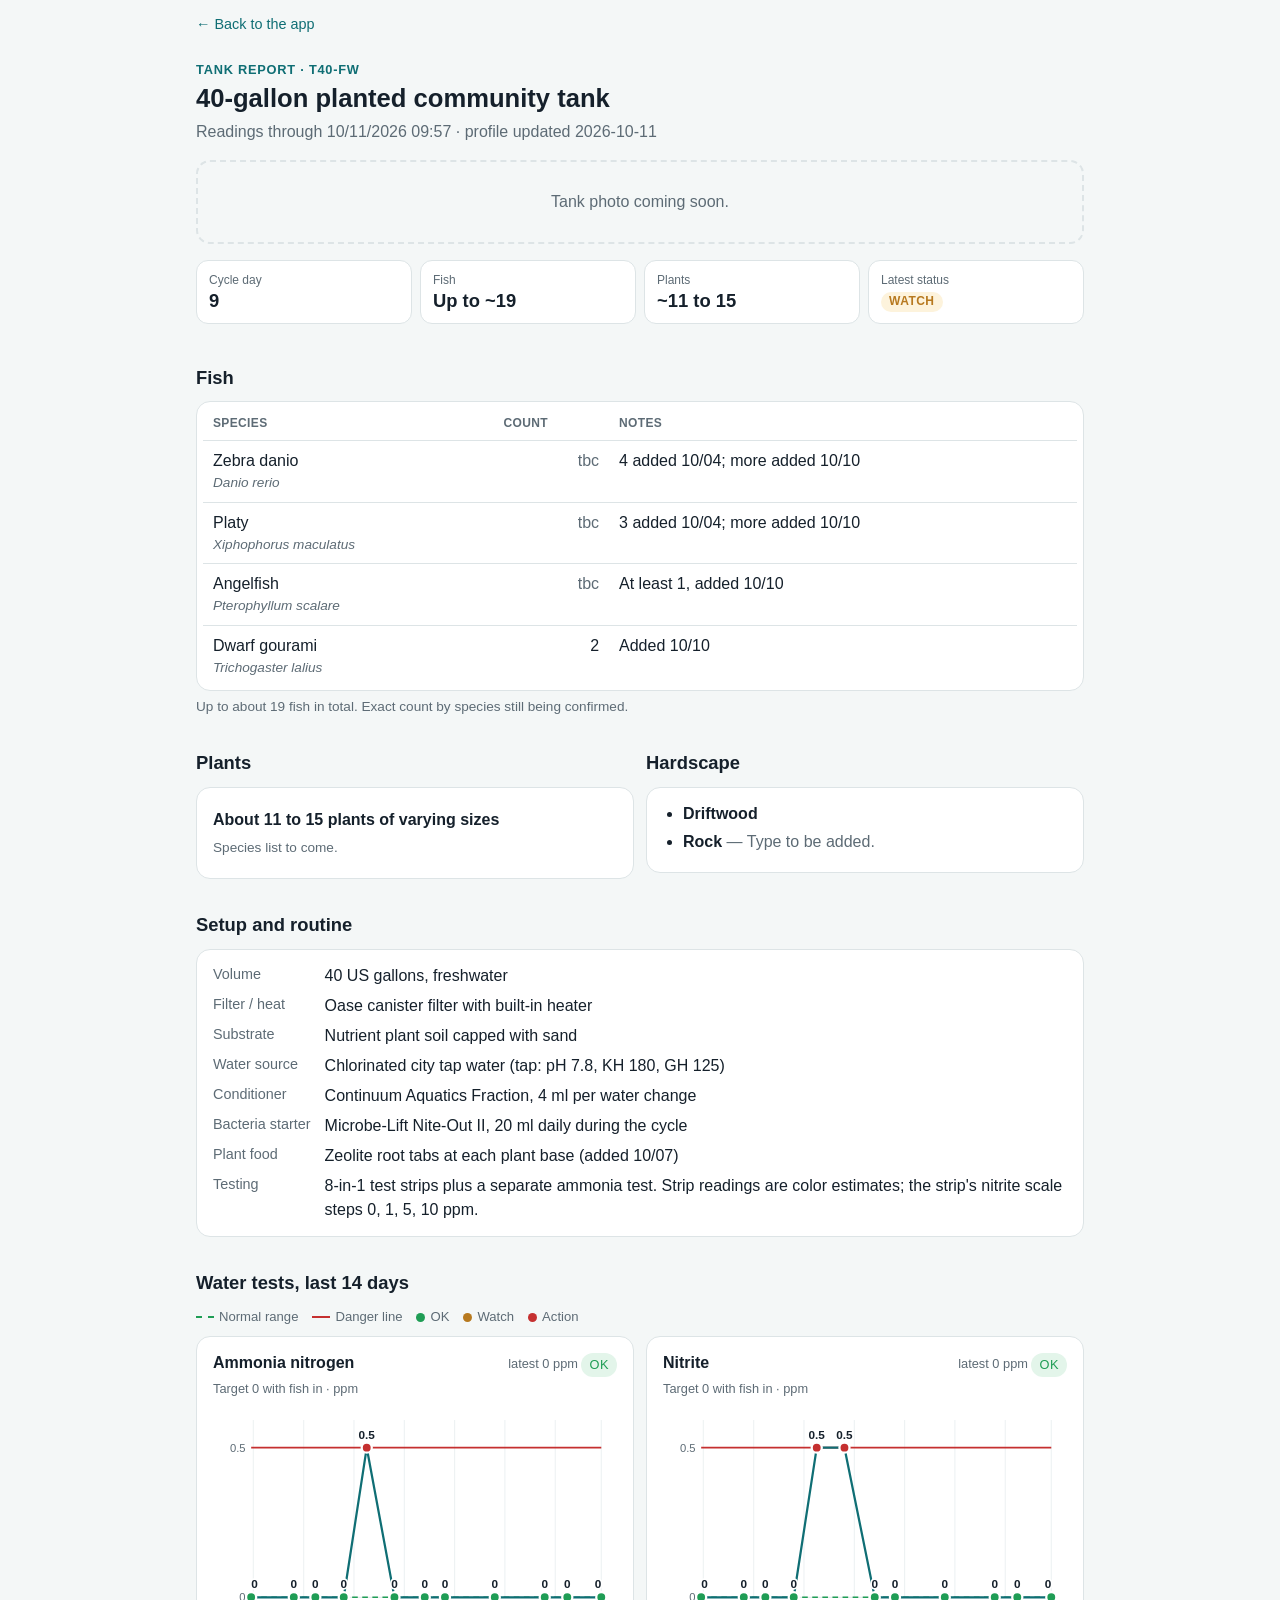
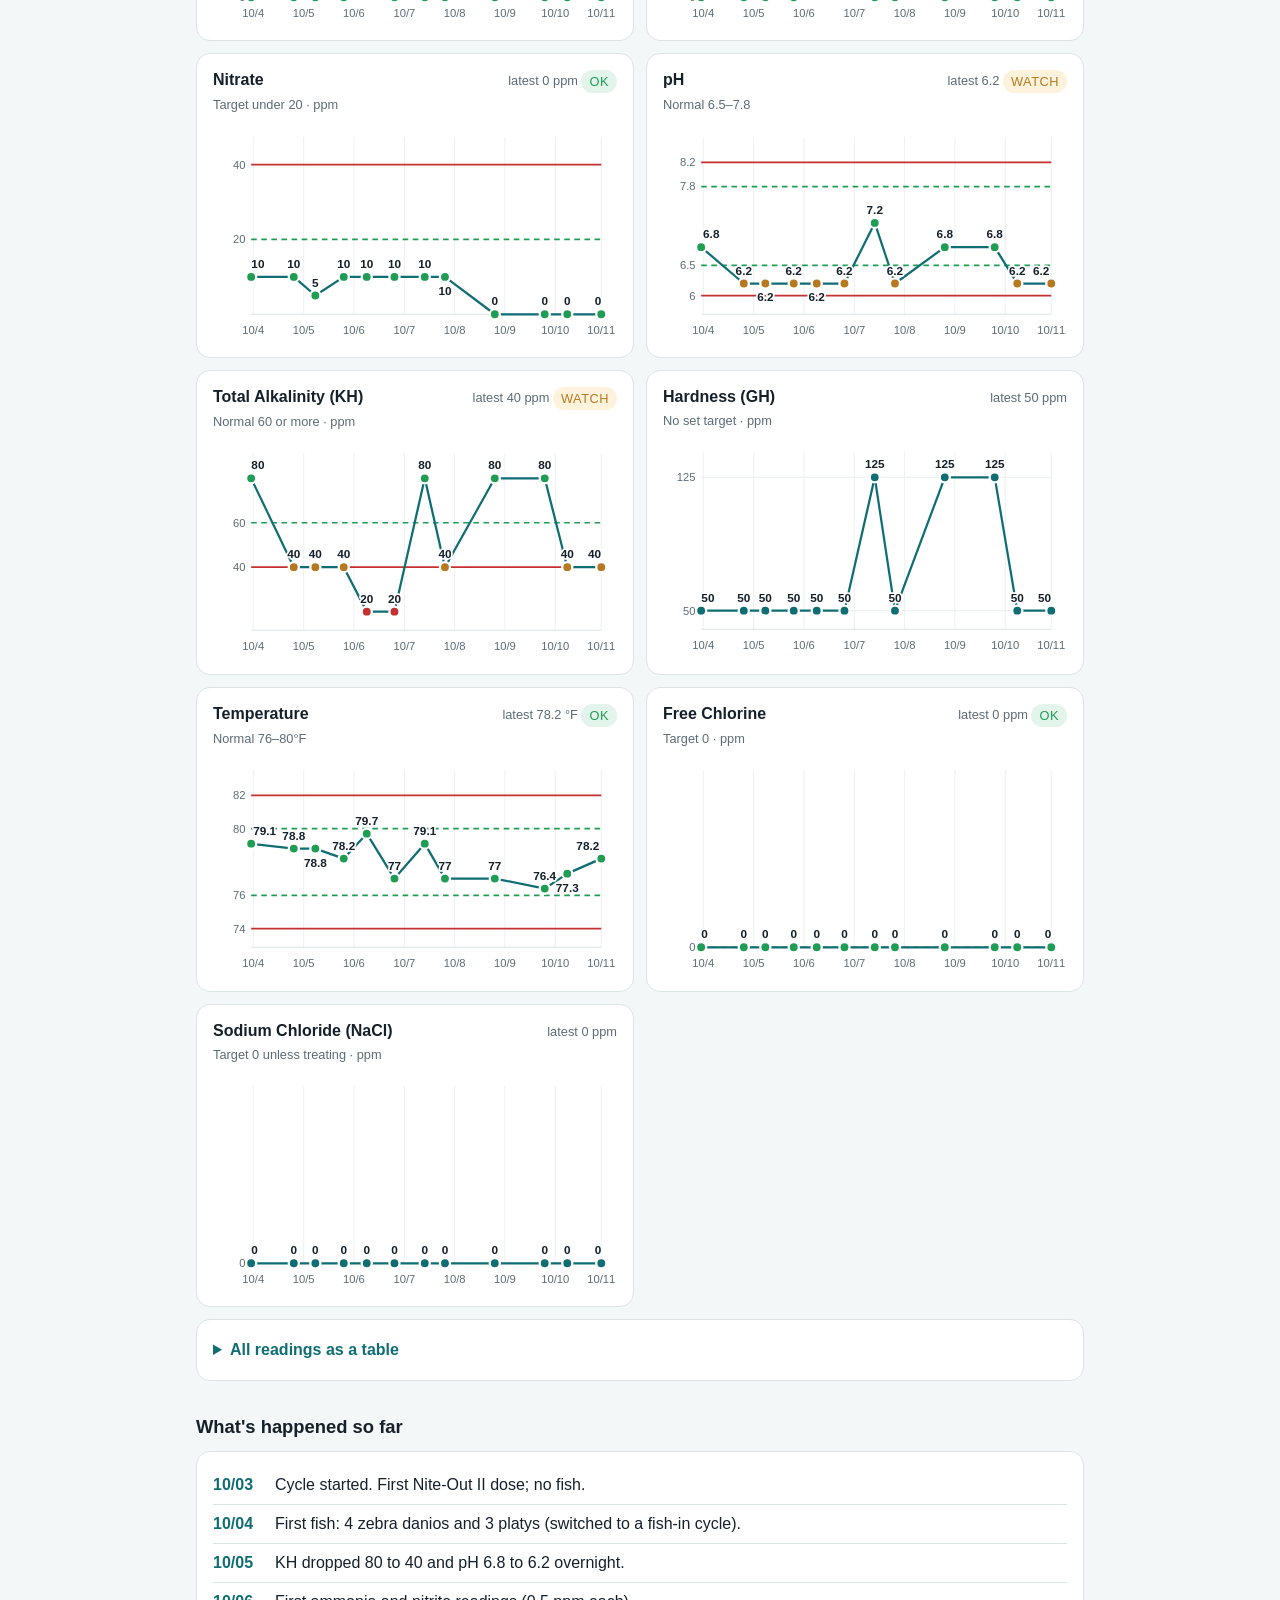
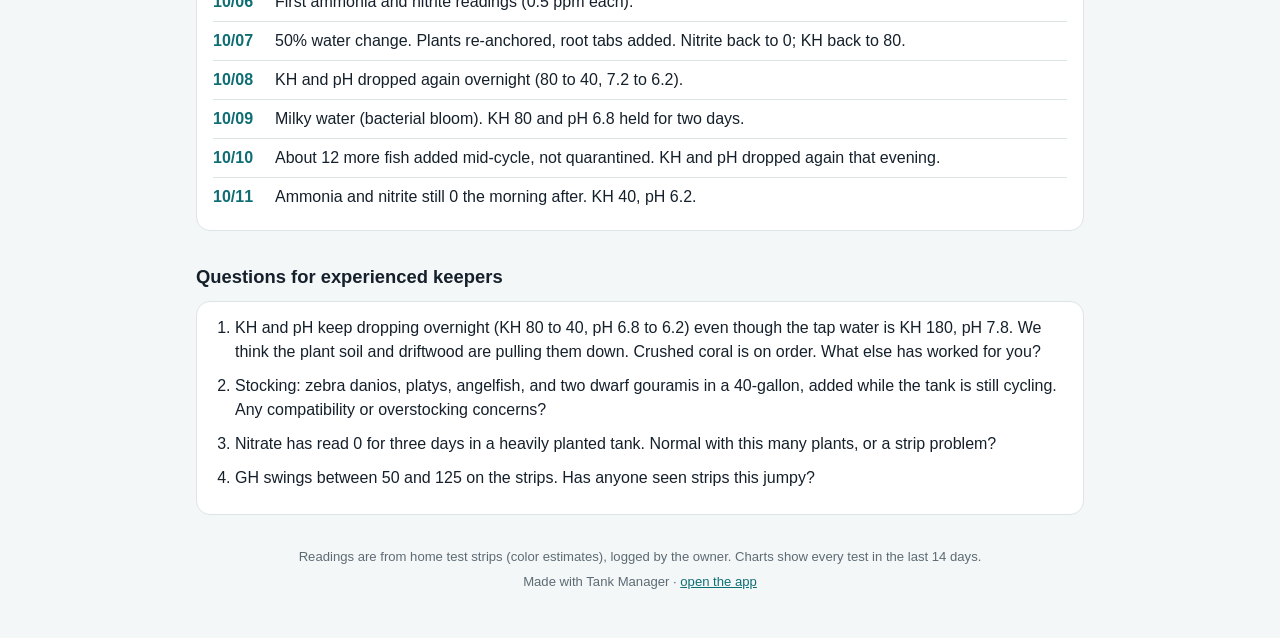
==== report.html @ 4621757e "v1.9: shareable tank report (report.html + tank_profile.json), linked from the app footer Co-Authore" ====
<!doctype html>
<html lang="en">
<head>
  <meta charset="utf-8">
  <meta name="viewport" content="width=device-width, initial-scale=1">
  <title>Tank Report · T40-FW</title>
  <meta name="description" content="40-gallon planted freshwater tank: fish, plants, setup, and the last 14 days of water tests.">
  <meta property="og:type" content="website">
  <meta property="og:title" content="Tank Report · 40-gallon planted community tank">
  <meta property="og:description" content="Fish, plants, setup, and the last 14 days of water tests. Looking for advice!">
  <meta property="og:url" content="https://cartoticus.github.io/Tank-Manager/report.html">
  <meta property="og:image" content="https://cartoticus.github.io/Tank-Manager/tank_photo.jpg">
  <meta name="theme-color" content="#0f6e74">
  <link rel="icon" href="icon.svg" type="image/svg+xml">
  <style>
    :root {
      --bg: #f4f7f7; --card: #ffffff; --text: #15202b; --muted: #5d6b75; --line: #dde4e6;
      --brand: #0f6e74; --ok: #1f9d55; --ok-bg: #e3f5ea; --watch: #b7791f; --watch-bg: #fdf3dc;
      --action: #c53030; --action-bg: #fde4e4; --series: #0f6e74; --grid: #eef2f3;
    }
    @media (prefers-color-scheme: dark) {
      :root:not([data-theme="light"]) {
        --bg: #0d1418; --card: #162127; --text: #e6edf0; --muted: #93a3ad; --line: #2a3840;
        --brand: #4fc3c9; --ok: #48bb78; --ok-bg: #173325; --watch: #ecc94b; --watch-bg: #3a3014;
        --action: #fc8181; --action-bg: #3d1c1c; --series: #4fc3c9; --grid: #1d2a31;
      }
    }
    :root[data-theme="dark"] {
      --bg: #0d1418; --card: #162127; --text: #e6edf0; --muted: #93a3ad; --line: #2a3840;
      --brand: #4fc3c9; --ok: #48bb78; --ok-bg: #173325; --watch: #ecc94b; --watch-bg: #3a3014;
      --action: #fc8181; --action-bg: #3d1c1c; --series: #4fc3c9; --grid: #1d2a31;
    }
    * { box-sizing: border-box; }
    html, body { margin: 0; }
    body { background: var(--bg); color: var(--text); font: 16px/1.5 -apple-system, BlinkMacSystemFont, "Segoe UI", Roboto, sans-serif; }
    .wrap { max-width: 920px; margin: 0 auto; padding: 0 16px 40px; }
    header.hero { padding: 24px 0 8px; }
    .eyebrow { font-size: .8rem; letter-spacing: .06em; text-transform: uppercase; color: var(--brand); font-weight: 700; }
    h1 { font-size: 1.6rem; line-height: 1.2; margin: 4px 0 6px; }
    h2 { font-size: 1.15rem; margin: 32px 0 10px; }
    p { margin: 6px 0; }
    .muted { color: var(--muted); }
    .small { font-size: .85rem; }
    .card { background: var(--card); border: 1px solid var(--line); border-radius: 14px; padding: 14px 16px; }
    .photo { margin: 16px 0 0; }
    .photo img { width: 100%; height: auto; display: block; border-radius: 14px; border: 1px solid var(--line); }
    .photo figcaption { font-size: .85rem; color: var(--muted); margin-top: 6px; }
    .photo-missing { border: 2px dashed var(--line); border-radius: 14px; padding: 28px 16px; text-align: center; color: var(--muted); margin-top: 16px; }

    .stats { display: grid; grid-template-columns: repeat(4, 1fr); gap: 8px; margin-top: 16px; }
    .stat { background: var(--card); border: 1px solid var(--line); border-radius: 12px; padding: 10px 12px; }
    .stat .k { font-size: .75rem; color: var(--muted); }
    .stat .v { font-size: 1.15rem; font-weight: 700; line-height: 1.3; }
    @media (max-width: 560px) { .stats { grid-template-columns: repeat(2, 1fr); } }

    .badge { display: inline-block; font-weight: 700; font-size: .75rem; letter-spacing: .04em; padding: 2px 8px; border-radius: 999px; vertical-align: middle; }
    .badge.OK { background: var(--ok-bg); color: var(--ok); }
    .badge.WATCH { background: var(--watch-bg); color: var(--watch); }
    .badge.ACTION { background: var(--action-bg); color: var(--action); }

    table { width: 100%; border-collapse: collapse; }
    th, td { text-align: left; padding: 8px 10px; border-bottom: 1px solid var(--line); vertical-align: top; }
    th { font-size: .75rem; text-transform: uppercase; letter-spacing: .03em; color: var(--muted); font-weight: 600; }
    tr:last-child td { border-bottom: 0; }
    td.num { text-align: right; font-variant-numeric: tabular-nums; white-space: nowrap; }
    .latin { font-style: italic; color: var(--muted); font-size: .85rem; }
    .tbl { padding: 4px 6px; overflow-x: auto; }
    dl.kv { display: grid; grid-template-columns: max-content 1fr; gap: 6px 14px; margin: 0; }
    dl.kv dt { color: var(--muted); font-size: .9rem; }
    dl.kv dd { margin: 0; }
    @media (max-width: 480px) { dl.kv { grid-template-columns: 1fr; gap: 0; } dl.kv dd { margin-bottom: 8px; } }
    .two { display: grid; grid-template-columns: 1fr 1fr; gap: 12px; }
    @media (max-width: 640px) { .two { grid-template-columns: 1fr; } }
    ul.plain { margin: 0; padding-left: 20px; }
    ul.plain li { margin-bottom: 4px; }
    .tl { list-style: none; margin: 0; padding: 0; }
    .tl li { display: grid; grid-template-columns: 52px 1fr; gap: 10px; padding: 7px 0; border-bottom: 1px solid var(--line); }
    .tl li:last-child { border-bottom: 0; }
    .tl b { font-variant-numeric: tabular-nums; color: var(--brand); }

    .charts { display: grid; grid-template-columns: 1fr 1fr; gap: 12px; }
    @media (max-width: 700px) { .charts { grid-template-columns: 1fr; } }
    .chart h3 { font-size: 1rem; margin: 0; display: flex; justify-content: space-between; align-items: baseline; gap: 8px; }
    .chart h3 span { font-size: .8rem; color: var(--muted); font-weight: 400; }
    .chart .range { font-size: .8rem; color: var(--muted); margin: 2px 0 4px; }
    .chart svg { width: 100%; height: auto; display: block; }
    .chart svg text { font-family: inherit; }
    .chart .ax { fill: var(--muted); font-size: 10px; }
    .chart .lbl { fill: var(--text); font-size: 10.5px; font-weight: 600; paint-order: stroke; stroke: var(--card); stroke-width: 3px; stroke-linejoin: round; }
    .legend { display: flex; flex-wrap: wrap; gap: 14px; font-size: .82rem; color: var(--muted); margin: 0 0 10px; }
    .legend i { display: inline-block; vertical-align: middle; margin-right: 5px; }
    .legend .ln { width: 18px; height: 0; border-top: 2px dashed var(--ok); }
    .legend .ln.d { border-top: 2px solid var(--action); }
    .legend .dt { width: 9px; height: 9px; border-radius: 50%; }
    ol.q { margin: 0; padding-left: 22px; }
    ol.q li { margin-bottom: 10px; }
    details.raw summary { cursor: pointer; font-weight: 600; color: var(--brand); padding: 4px 0; }
    .raw table { font-size: .82rem; }
    .raw th, .raw td { padding: 6px 7px; }
    footer { margin-top: 32px; font-size: .82rem; color: var(--muted); text-align: center; }
    footer a, .back { color: var(--brand); }
    .back { font-size: .9rem; text-decoration: none; display: inline-block; padding-top: 14px; }
    .err { background: var(--action-bg); border-color: var(--action); }
    @media print {
      body { background: #fff; }
      .back, details.raw summary { display: none; }
      .card, .stat { break-inside: avoid; }
    }
  </style>
</head>
<body>
<div class="wrap">
  <a class="back" href="./">← Back to the app</a>
  <header class="hero">
    <div class="eyebrow" id="eyebrow">Tank report</div>
    <h1 id="title">40-gallon planted community tank</h1>
    <p class="muted" id="sub">Loading…</p>
    <figure class="photo" id="photo" hidden>
      <img id="photoImg" alt="Photo of the tank">
      <figcaption id="photoCap"></figcaption>
    </figure>
    <div class="photo-missing" id="photoMissing" hidden>Tank photo coming soon.</div>
    <div class="stats" id="stats"></div>
  </header>

  <div id="errors"></div>

  <h2>Fish</h2>
  <div class="card tbl"><table id="fishTable"></table></div>
  <p class="small muted" id="fishNote"></p>

  <div class="two" style="margin-top:20px">
    <section>
      <h2 style="margin-top:12px">Plants</h2>
      <div class="card" id="plants"></div>
    </section>
    <section>
      <h2 style="margin-top:12px">Hardscape</h2>
      <div class="card" id="hardscape"></div>
    </section>
  </div>

  <h2>Setup and routine</h2>
  <div class="card"><dl class="kv" id="setup"></dl></div>

  <h2>Water tests, last 14 days</h2>
  <div class="legend">
    <span><i class="ln"></i>Normal range</span>
    <span><i class="ln d"></i>Danger line</span>
    <span><i class="dt" style="background:var(--ok)"></i>OK</span>
    <span><i class="dt" style="background:var(--watch)"></i>Watch</span>
    <span><i class="dt" style="background:var(--action)"></i>Action</span>
  </div>
  <div class="charts" id="charts"></div>
  <details class="raw card" style="margin-top:12px">
    <summary>All readings as a table</summary>
    <div class="tbl" id="rawTable"></div>
  </details>

  <h2>What's happened so far</h2>
  <div class="card"><ol class="tl" id="timeline"></ol></div>

  <h2>Questions for experienced keepers</h2>
  <div class="card"><ol class="q" id="questions"></ol></div>

  <footer>
    <p id="foot"></p>
    <p>Made with Tank Manager · <a href="./">open the app</a></p>
  </footer>
</div>

<script>
'use strict';
const DAYS = 14;

/* Same thresholds as the app (freshwater, fish present). */
const PARAMS = [
  { key: 'ammonia_ppm', label: 'Ammonia nitrogen', unit: 'ppm', okHigh: 0, dangerHigh: 0.5 },
  { key: 'nitrite_ppm', label: 'Nitrite', unit: 'ppm', okHigh: 0, dangerHigh: 0.5 },
  { key: 'nitrate_ppm', label: 'Nitrate', unit: 'ppm', okHigh: 20, dangerHigh: 40 },
  { key: 'ph', label: 'pH', unit: '', okLow: 6.5, okHigh: 7.8, dangerLow: 6.0, dangerHigh: 8.2 },
  { key: 'kh_ppm', label: 'Total Alkalinity (KH)', unit: 'ppm', okLow: 60, dangerLow: 40 },
  { key: 'gh_ppm', label: 'Hardness (GH)', unit: 'ppm' },
  { key: 'temp_f', label: 'Temperature', unit: '°F', okLow: 76, okHigh: 80, dangerLow: 74, dangerHigh: 82 },
  { key: 'free_chlorine_ppm', label: 'Free Chlorine', unit: 'ppm', okHigh: 0 },
  { key: 'nacl_ppm', label: 'Sodium Chloride (NaCl)', unit: 'ppm' }
];
const RANGE_TEXT = {
  ammonia_ppm: 'Target 0 with fish in', nitrite_ppm: 'Target 0 with fish in', nitrate_ppm: 'Target under 20',
  ph: 'Normal 6.5–7.8', kh_ppm: 'Normal 60 or more', gh_ppm: 'No set target', temp_f: 'Normal 76–80°F',
  free_chlorine_ppm: 'Target 0', nacl_ppm: 'Target 0 unless treating'
};

function status(key, v) {
  if (v == null) return null;
  switch (key) {
    case 'temp_f': return (v < 74 || v > 82) ? 'ACTION' : (v < 76 || v > 80) ? 'WATCH' : 'OK';
    case 'ph': return (v < 6.0 || v > 8.2) ? 'ACTION' : (v < 6.5 || v > 7.8) ? 'WATCH' : 'OK';
    case 'ammonia_ppm': case 'nitrite_ppm': return v >= 0.5 ? 'ACTION' : v > 0 ? 'WATCH' : 'OK';
    case 'nitrate_ppm': return v > 40 ? 'ACTION' : v >= 20 ? 'WATCH' : 'OK';
    case 'kh_ppm': return v < 40 ? 'ACTION' : v < 60 ? 'WATCH' : 'OK';
    case 'free_chlorine_ppm': return v > 0 ? 'ACTION' : 'OK';
    default: return null;
  }
}
const STATUS_COLOR = { OK: 'var(--ok)', WATCH: 'var(--watch)', ACTION: 'var(--action)' };

function esc(s) {
  return String(s ?? '').replace(/[&<>"']/g, c => ({ '&': '&amp;', '<': '&lt;', '>': '&gt;', '"': '&quot;', "'": '&#39;' }[c]));
}
function num(v) { if (v === '' || v == null) return null; const n = Number(v); return Number.isFinite(n) ? n : null; }
function fmt(v) { return v == null ? '–' : Math.abs(v) >= 100 ? String(Math.round(v)) : String(+v.toFixed(2)); }
function md(date) { const [, m, d] = date.split('-'); return `${+m}/${+d}`; }

function parseCSV(text) {
  const rows = []; let row = [], field = '', q = false;
  text = String(text).replace(/^﻿/, '');
  for (let i = 0; i < text.length; i++) {
    const c = text[i];
    if (q) { if (c === '"') { if (text[i + 1] === '"') { field += '"'; i++; } else q = false; } else field += c; }
    else if (c === '"') q = true;
    else if (c === ',') { row.push(field); field = ''; }
    else if (c === '\n' || c === '\r') {
      if (c === '\r' && text[i + 1] === '\n') i++;
      row.push(field); field = ''; if (row.some(x => x !== '')) rows.push(row); row = [];
    } else field += c;
  }
  row.push(field); if (row.some(x => x !== '')) rows.push(row);
  const head = rows.shift().map(h => h.trim());
  return rows.map(r => {
    const o = {}; head.forEach((h, i) => { o[h] = (r[i] ?? '').trim(); });
    o._ts = new Date(`${o.date}T${o.time || '00:00'}`).getTime();
    return o;
  }).filter(o => !isNaN(o._ts)).sort((a, b) => a._ts - b._ts);
}

/* Line chart with every reading labeled. One series per chart; one y-axis. */
function chart(p, pts, t0, t1) {
  const W = 360, H = 200, L = 34, R = 14, T = 22, B = 26;
  const vals = pts.map(d => d.v);
  const ok = [p.okLow, p.okHigh].filter(x => x != null);
  const danger = [p.dangerLow, p.dangerHigh].filter(x => x != null);
  let lo = Math.min(...vals, ...ok, ...danger), hi = Math.max(...vals, ...ok, ...danger);
  if (hi === lo) { hi += 1; lo = Math.max(0, lo - 1); }
  const pad = (hi - lo) * 0.14; hi += pad; lo = lo >= 0 && lo - pad < 0 ? 0 : lo - pad;
  const x = t => L + (t - t0) / Math.max(1, t1 - t0) * (W - L - R);
  const y = v => T + (hi - v) / (hi - lo) * (H - T - B);

  let s = `<svg viewBox="0 0 ${W} ${H}" role="img" aria-label="${esc(p.label)}, last ${DAYS} days">`;
  // day ticks
  const day0 = new Date(t0); day0.setHours(0, 0, 0, 0);
  const spanDays = Math.ceil((t1 - day0.getTime()) / 86400000);
  const step = spanDays > 8 ? 2 : 1;
  for (let i = 0; i <= spanDays; i += step) {
    const d = new Date(day0); d.setDate(d.getDate() + i); const t = d.getTime() + 12 * 3600000;
    if (t < t0 - 12 * 3600000 || t > t1 + 12 * 3600000) continue;
    const xx = Math.min(W - R, Math.max(L, x(t))).toFixed(1);
    s += `<line x1="${xx}" y1="${T - 6}" x2="${xx}" y2="${H - B}" stroke="var(--grid)"/>`;
    s += `<text class="ax" x="${xx}" y="${H - 8}" text-anchor="middle">${d.getMonth() + 1}/${d.getDate()}</text>`;
  }
  s += `<line x1="${L}" y1="${H - B}" x2="${W - R}" y2="${H - B}" stroke="var(--line)"/>`;
  const hline = (v, color, dash) => {
    const yy = y(v).toFixed(1);
    s += `<line x1="${L}" y1="${yy}" x2="${W - R}" y2="${yy}" stroke="${color}" stroke-width="1.5" ${dash ? `stroke-dasharray="${dash}"` : ''}/>`;
    s += `<text class="ax" x="${L - 5}" y="${(+yy + 3.5).toFixed(1)}" text-anchor="end">${fmt(v)}</text>`;
  };
  ok.forEach(v => hline(v, 'var(--ok)', '5 4'));
  danger.forEach(v => hline(v, 'var(--action)', ''));
  if (!ok.length && !danger.length) {
    [...new Set([Math.min(...vals), Math.max(...vals)])].forEach(v => {
      const yy = y(v).toFixed(1);
      s += `<line x1="${L}" y1="${yy}" x2="${W - R}" y2="${yy}" stroke="var(--grid)"/>`;
      s += `<text class="ax" x="${L - 5}" y="${(+yy + 3.5).toFixed(1)}" text-anchor="end">${fmt(v)}</text>`;
    });
  }
  if (pts.length > 1) {
    s += `<polyline points="${pts.map(d => `${x(d.t).toFixed(1)},${y(d.v).toFixed(1)}`).join(' ')}" fill="none" stroke="var(--series)" stroke-width="2" stroke-linejoin="round"/>`;
  }
  // labels: above by default; flip below when the previous label would collide
  let prev = null;
  pts.forEach((d, i) => {
    const cx = x(d.t), cy = y(d.v);
    const txt = fmt(d.v), w = txt.length * 6 + 4;
    let above = true;
    const next = pts[i + 1];
    if (prev && prev.above && Math.abs(cx - prev.cx) < (w + prev.w) / 2 + 2 && Math.abs(cy - prev.cy) < 14) above = false;
    else if (next && d.v < next.v && cy - 12 < T) above = false;
    if (cy - 12 < 8) above = false;
    if (!above && cy + 18 > H - B + 4 && cy - 12 >= 8) above = true;
    let lx = Math.min(W - R - w / 2 + 2, Math.max(L + w / 2 - 2, cx));
    const ly = above ? cy - 8 : cy + 16;
    prev = { cx, cy, w, above };
    const st = status(p.key, d.v);
    const col = st ? STATUS_COLOR[st] : 'var(--series)';
    s += `<circle cx="${cx.toFixed(1)}" cy="${cy.toFixed(1)}" r="4.5" fill="${col}" stroke="var(--card)" stroke-width="2"><title>${esc(d.when)}: ${txt} ${esc(p.unit)}</title></circle>`;
    s += `<text class="lbl" x="${lx.toFixed(1)}" y="${ly.toFixed(1)}" text-anchor="middle">${txt}</text>`;
  });
  return s + '</svg>';
}

async function getText(url) {
  const res = await fetch(url, { cache: 'no-store' });
  if (!res.ok) throw new Error(`${url}: ${res.status}`);
  return res.text();
}

async function main() {
  const $ = id => document.getElementById(id);
  const errs = [];
  let profile = {}, recs = [];
  try { profile = JSON.parse(await getText('tank_profile.json')); } catch (e) { errs.push('Could not load the tank profile.'); }
  try { recs = parseCSV(await getText('tank_water_log.csv')); } catch (e) { errs.push('Could not load the water test log.'); }
  if (profile.tank_id) recs = recs.filter(r => r.tank_id === profile.tank_id);
  if (errs.length) $('errors').innerHTML = `<div class="card err">${errs.map(esc).join('<br>')}</div>`;

  const last = recs[recs.length - 1];
  if (profile.title) { $('title').textContent = profile.title; document.title = `Tank Report · ${profile.title}`; }
  if (profile.tank_id) $('eyebrow').textContent = `Tank report · ${profile.tank_id}`;
  $('sub').textContent = last
    ? `Readings through ${md(last.date)}/${last.date.slice(0, 4)} ${last.time} · profile updated ${profile.updated || '—'}`
    : 'No readings yet';

  // Photo
  const ph = profile.photo || {};
  if (ph.file) {
    const img = $('photoImg');
    img.onload = () => { $('photo').hidden = false; };
    img.onerror = () => { $('photoMissing').hidden = false; };
    img.src = ph.file + (ph.date ? `?d=${encodeURIComponent(ph.date)}` : '');
    const cap = [ph.caption, ph.date ? `Photo taken ${ph.date}` : ''].filter(Boolean).join(' · ');
    $('photoCap').textContent = cap;
  } else $('photoMissing').hidden = false;

  // Snapshot stats
  const fish = profile.fish || [];
  const known = fish.every(f => typeof f.count === 'number');
  const fishCount = known ? String(fish.reduce((a, f) => a + f.count, 0)) : 'Up to ~19';
  const stats = [
    ['Cycle day', last && last.cycle_day ? last.cycle_day : '—'],
    ['Fish', fishCount],
    ['Plants', profile.plants && profile.plants.count ? profile.plants.count.replace(/^About /, '~').replace(/ plants.*$/, '') : '—'],
    ['Latest status', last && last.status ? `<span class="badge ${esc(last.status)}">${esc(last.status)}</span>` : '—']
  ];
  $('stats').innerHTML = stats.map(([k, v]) => `<div class="stat"><div class="k">${k}</div><div class="v">${k === 'Latest status' ? v : esc(v)}</div></div>`).join('');

  // Fish
  $('fishTable').innerHTML = '<thead><tr><th>Species</th><th class="num">Count</th><th>Notes</th></tr></thead><tbody>' +
    fish.map(f => `<tr><td>${esc(f.name)}<div class="latin">${esc(f.latin || '')}</div></td>` +
      `<td class="num">${typeof f.count === 'number' ? f.count : (f.count ? esc(f.count) : '<span class="muted">tbc</span>')}</td>` +
      `<td>${esc(f.note || '')}</td></tr>`).join('') + '</tbody>';
  $('fishNote').textContent = profile.fish_total_note || '';

  // Plants
  const pl = profile.plants || {};
  $('plants').innerHTML = `<p><b>${esc(pl.count || '—')}</b></p>` +
    (pl.species && pl.species.length
      ? `<ul class="plain">${pl.species.map(s => `<li>${typeof s === 'string' ? esc(s) : `${esc(s.name)}${s.count ? ` (${esc(s.count)})` : ''}`}</li>`).join('')}</ul>`
      : `<p class="muted small">${esc(pl.species_note || 'Species not listed yet.')}</p>`);

  // Hardscape
  $('hardscape').innerHTML = `<ul class="plain">${(profile.hardscape || []).map(h =>
    `<li><b>${esc(h.item)}</b>${h.note ? ` <span class="muted">— ${esc(h.note)}</span>` : ''}</li>`).join('')}</ul>`;

  // Setup
  $('setup').innerHTML = (profile.setup || []).map(([k, v]) => `<dt>${esc(k)}</dt><dd>${esc(v)}</dd>`).join('');

  // Charts
  if (last) {
    const t1 = last._ts, cutoff = t1 - DAYS * 86400000;
    const recent = recs.filter(r => r._ts >= cutoff);
    const t0 = recent[0]._ts;
    $('charts').innerHTML = PARAMS.map(p => {
      const pts = recent.map(r => ({ t: r._ts, v: num(r[p.key]), when: `${md(r.date)} ${r.time}` })).filter(d => d.v != null);
      if (!pts.length) return '';
      const latest = pts[pts.length - 1];
      const st = status(p.key, latest.v);
      return `<div class="card chart"><h3>${esc(p.label)} <span>latest ${fmt(latest.v)}${p.unit ? ' ' + esc(p.unit) : ''}${st ? ` <span class="badge ${st}">${st}</span>` : ''}</span></h3>` +
        `<div class="range">${esc(RANGE_TEXT[p.key] || '')}${p.unit && p.unit !== '°F' ? ` · ${esc(p.unit)}` : ''}</div>` +
        chart(p, pts, t0, t1) + '</div>';
    }).join('');

    const cols = [['Date', r => md(r.date)], ['Time', r => r.time]].concat(PARAMS.map(p => [p.label.replace(/ \(.*\)/, '').replace('Ammonia nitrogen', 'Ammonia').replace('Total Alkalinity', 'KH').replace('Hardness', 'GH').replace('Free Chlorine', 'Cl').replace('Sodium Chloride', 'NaCl').replace('Temperature', '°F'), r => fmt(num(r[p.key]))]))
      .concat([['Water change', r => num(r.water_change_pct) ? r.water_change_pct + '%' : ''], ['Status', r => r.status ? `<span class="badge ${esc(r.status)}">${esc(r.status)}</span>` : '']]);
    $('rawTable').innerHTML = `<table><thead><tr>${cols.map(c => `<th>${esc(c[0])}</th>`).join('')}</tr></thead><tbody>` +
      recent.slice().reverse().map(r => `<tr>${cols.map(([h, f], i) => `<td${i > 1 && h !== 'Status' && h !== 'Water change' ? ' class="num"' : ''}>${h === 'Status' ? f(r) : esc(f(r))}</td>`).join('')}</tr>`).join('') +
      '</tbody></table>';
  }

  // Timeline + questions
  $('timeline').innerHTML = (profile.timeline || []).map(([d, t]) => `<li><b>${esc(d)}</b><span>${esc(t)}</span></li>`).join('');
  $('questions').innerHTML = (profile.questions || []).map(q => `<li>${esc(q)}</li>`).join('');
  $('foot').textContent = 'Readings are from home test strips (color estimates), logged by the owner. Charts show every test in the last 14 days.';
}
main();
</script>
</body>
</html>
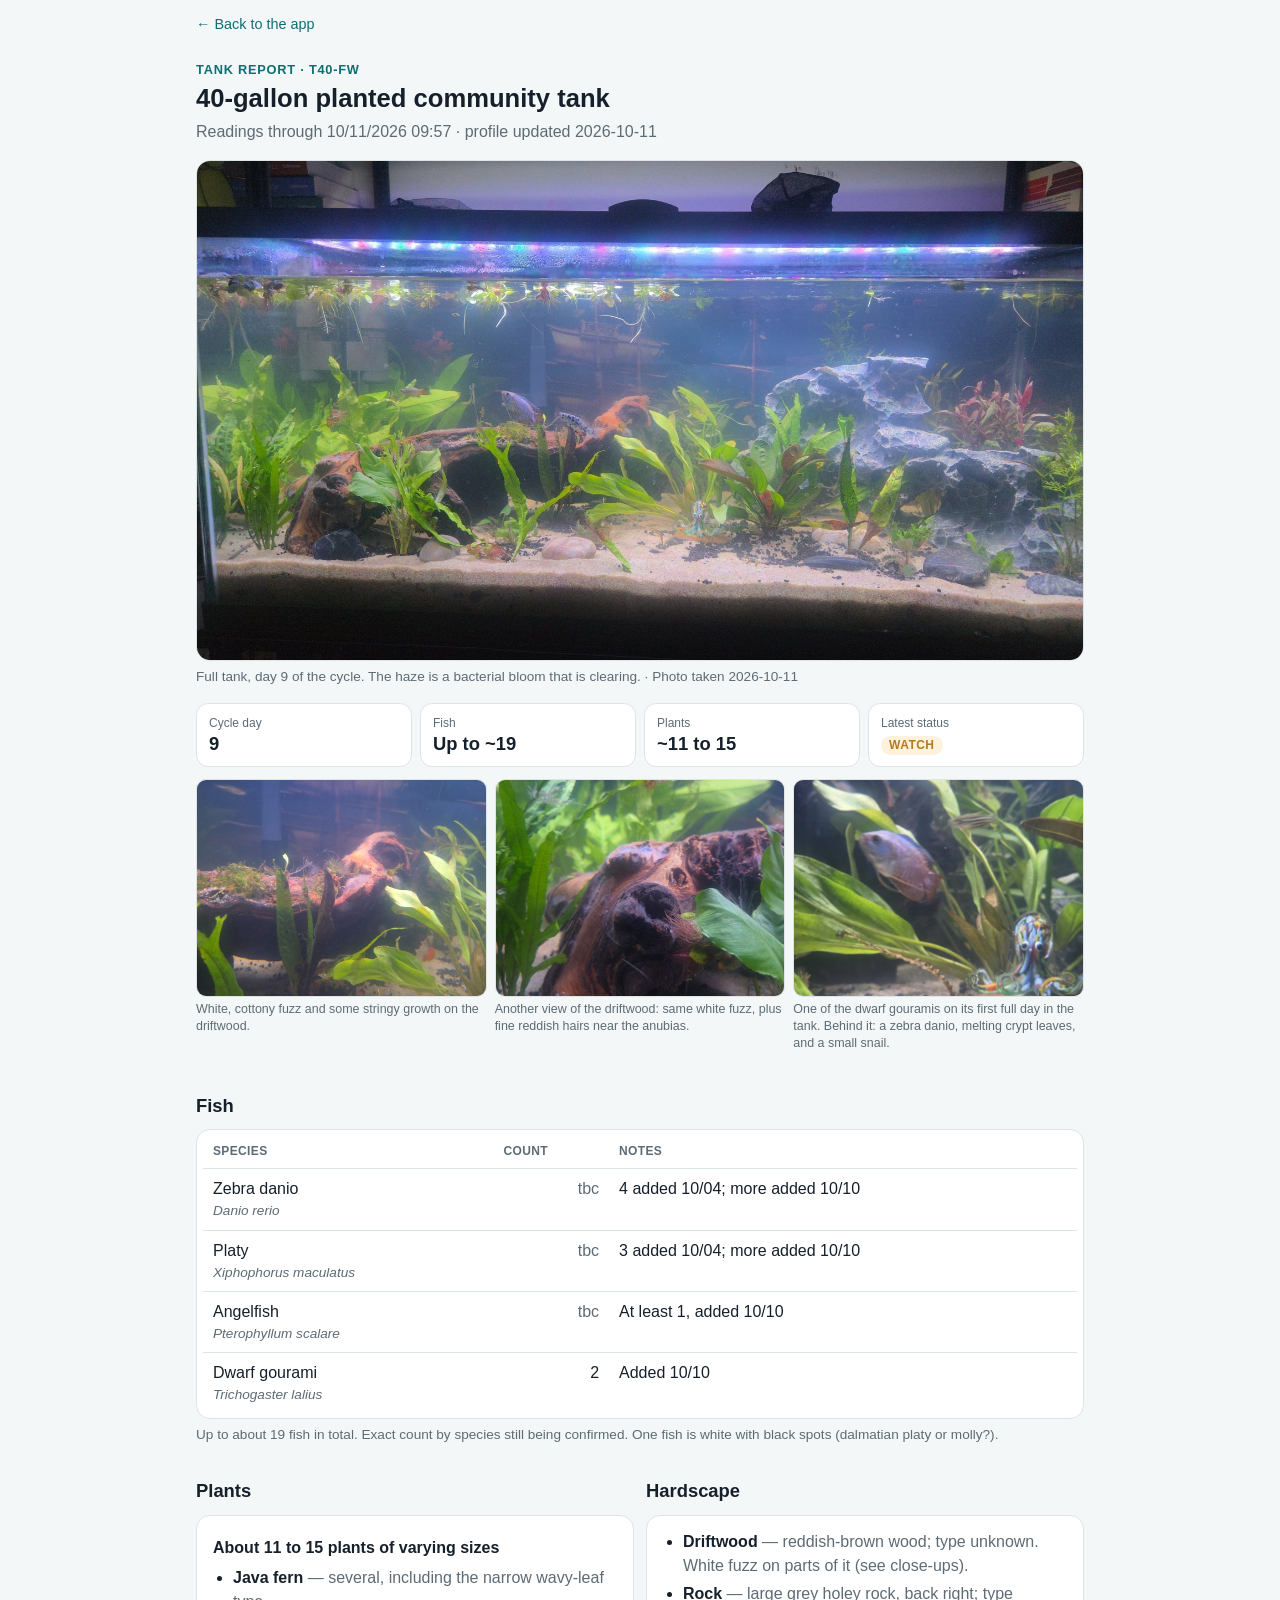
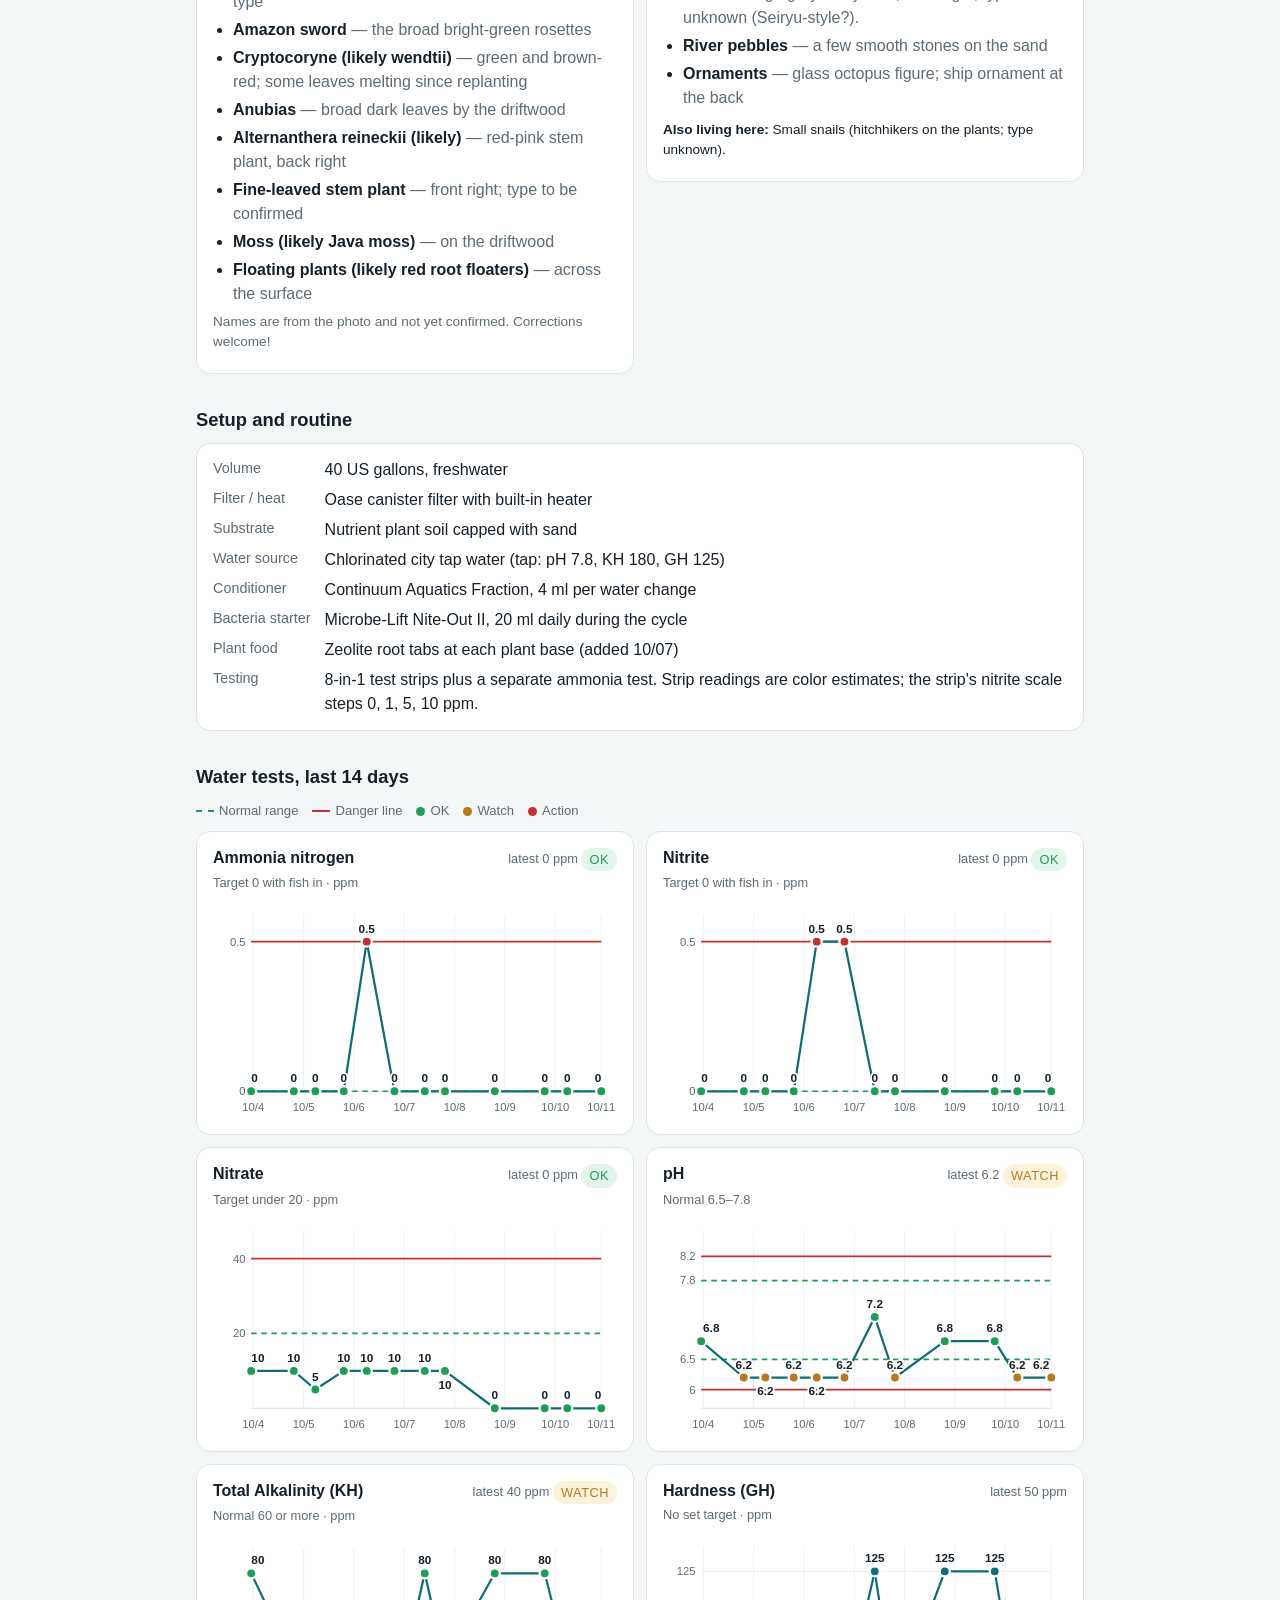
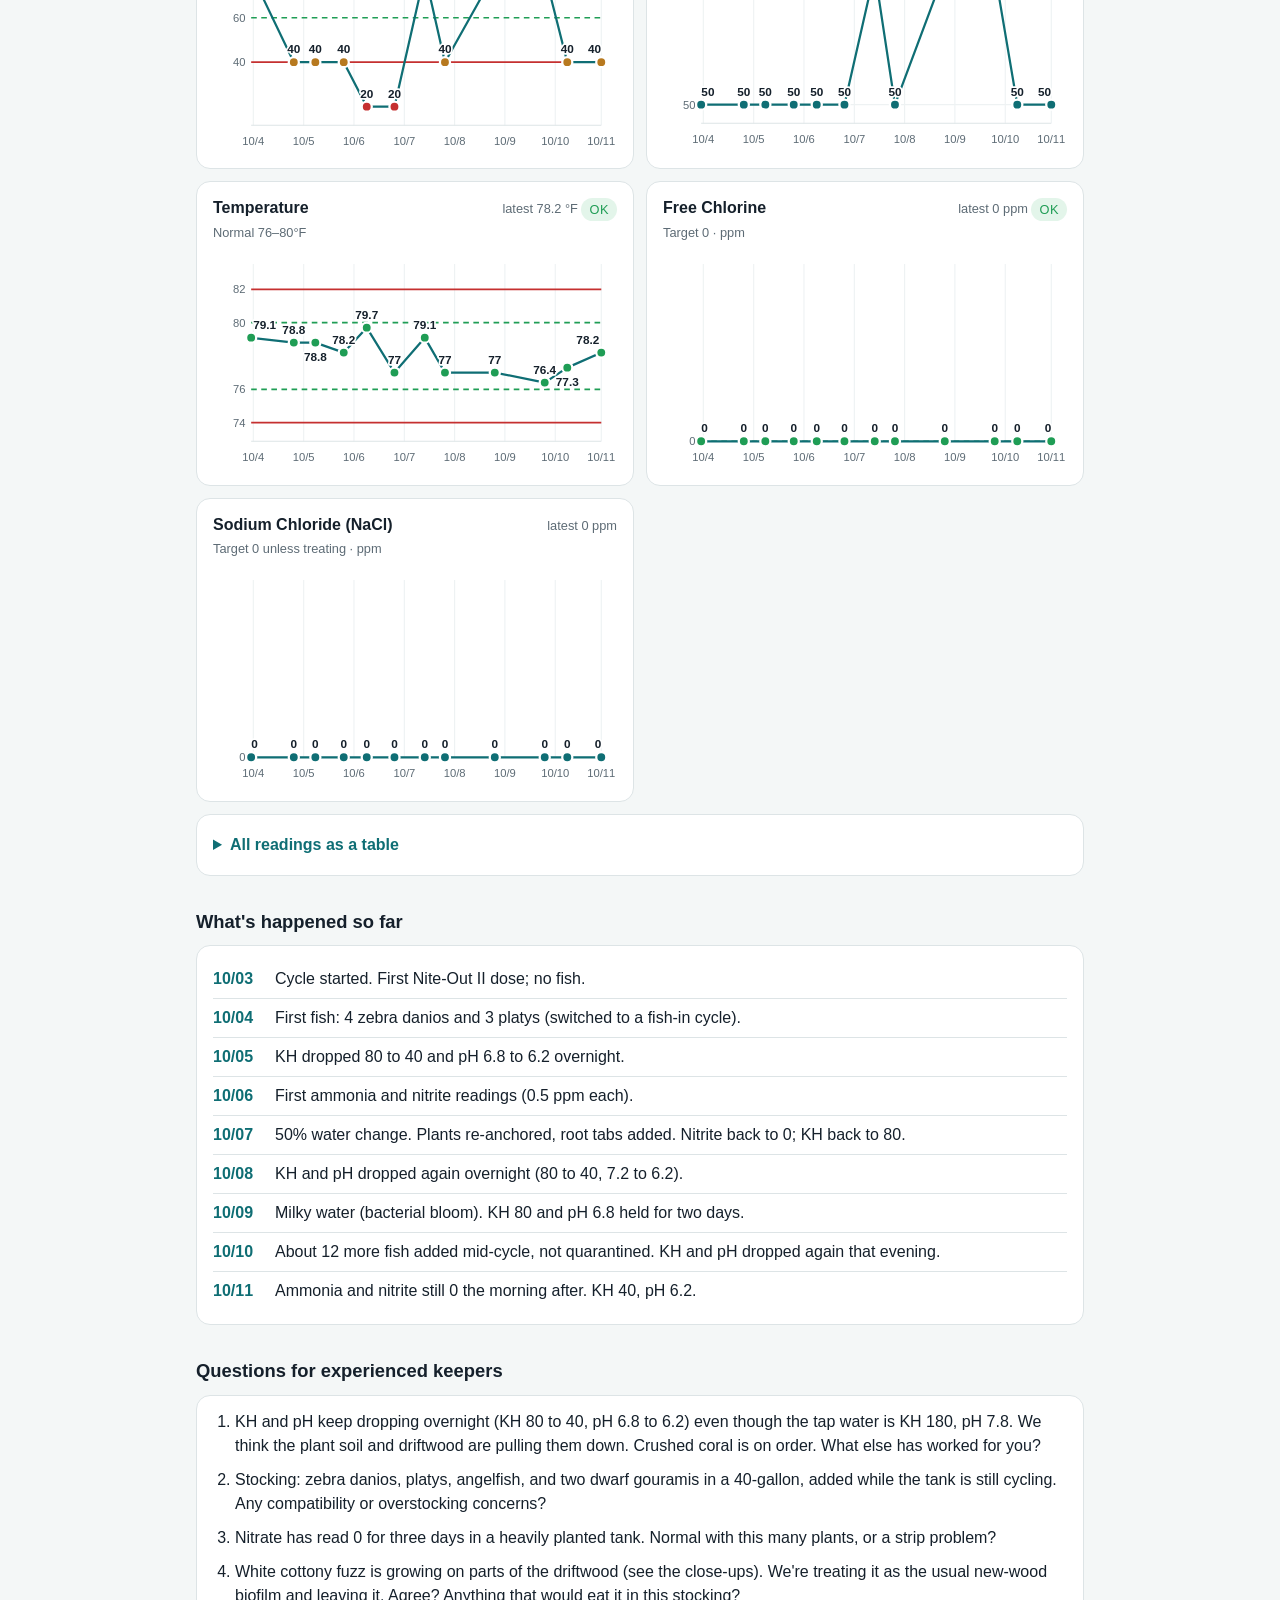
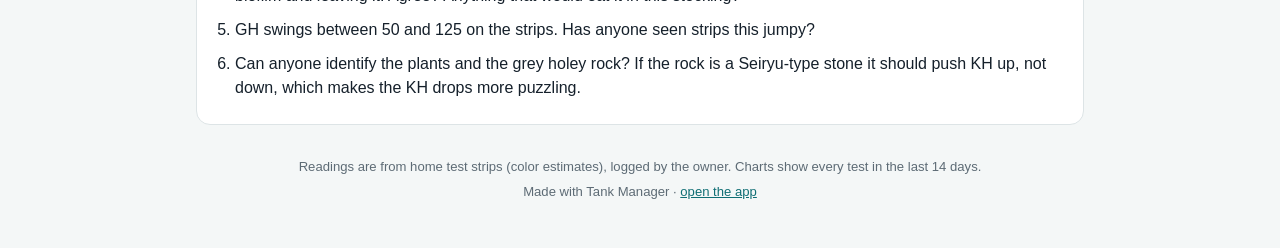
==== commit 95009bc6: "v1.10: report photos (main + gallery), plants/hardscape from photos, gallery support Co-Authored-By:" ====
--- a/report.html
+++ b/report.html
@@ -47,6 +47,12 @@
     .photo figcaption { font-size: .85rem; color: var(--muted); margin-top: 6px; }
     .photo-missing { border: 2px dashed var(--line); border-radius: 14px; padding: 28px 16px; text-align: center; color: var(--muted); margin-top: 16px; }
 
+    .gallery { display: grid; grid-template-columns: repeat(3, 1fr); gap: 8px; margin-top: 12px; }
+    .gallery figure { margin: 0; }
+    .gallery img { width: 100%; aspect-ratio: 4 / 3; object-fit: cover; border-radius: 10px; border: 1px solid var(--line); display: block; }
+    .gallery a { display: block; }
+    .gallery figcaption { font-size: .78rem; color: var(--muted); margin-top: 4px; line-height: 1.35; }
+    @media (max-width: 560px) { .gallery { grid-template-columns: 1fr; } }
     .stats { display: grid; grid-template-columns: repeat(4, 1fr); gap: 8px; margin-top: 16px; }
     .stat { background: var(--card); border: 1px solid var(--line); border-radius: 12px; padding: 10px 12px; }
     .stat .k { font-size: .75rem; color: var(--muted); }
@@ -121,6 +127,7 @@
     </figure>
     <div class="photo-missing" id="photoMissing" hidden>Tank photo coming soon.</div>
     <div class="stats" id="stats"></div>
+    <div class="gallery" id="gallery" hidden></div>
   </header>
 
   <div id="errors"></div>
@@ -354,12 +361,20 @@
   const pl = profile.plants || {};
   $('plants').innerHTML = `<p><b>${esc(pl.count || '—')}</b></p>` +
     (pl.species && pl.species.length
-      ? `<ul class="plain">${pl.species.map(s => `<li>${typeof s === 'string' ? esc(s) : `${esc(s.name)}${s.count ? ` (${esc(s.count)})` : ''}`}</li>`).join('')}</ul>`
-      : `<p class="muted small">${esc(pl.species_note || 'Species not listed yet.')}</p>`);
+      ? `<ul class="plain">${pl.species.map(s => `<li>${typeof s === 'string' ? esc(s) : `<b>${esc(s.name)}</b>${s.count ? ` (${esc(s.count)})` : ''}${s.note ? ` <span class="muted">— ${esc(s.note)}</span>` : ''}`}</li>`).join('')}</ul>`
+      : '') + `<p class="muted small">${esc(pl.species_note || (pl.species && pl.species.length ? '' : 'Species not listed yet.'))}</p>`;
+
+  // Gallery
+  const gal = profile.gallery || [];
+  if (gal.length) {
+    $('gallery').hidden = false;
+    $('gallery').innerHTML = gal.map(g => `<figure><a href="${esc(g.file)}" target="_blank" rel="noopener"><img src="${esc(g.file)}" alt="${esc(g.caption || 'Tank photo')}" loading="lazy"></a>${g.caption ? `<figcaption>${esc(g.caption)}</figcaption>` : ''}</figure>`).join('');
+  }
 
   // Hardscape
   $('hardscape').innerHTML = `<ul class="plain">${(profile.hardscape || []).map(h =>
-    `<li><b>${esc(h.item)}</b>${h.note ? ` <span class="muted">— ${esc(h.note)}</span>` : ''}</li>`).join('')}</ul>`;
+    `<li><b>${esc(h.item)}</b>${h.note ? ` <span class="muted">— ${esc(h.note)}</span>` : ''}</li>`).join('')}</ul>` +
+    (profile.other_life ? `<p class="small" style="margin-top:10px"><b>Also living here:</b> ${esc(profile.other_life)}</p>` : '');
 
   // Setup
   $('setup').innerHTML = (profile.setup || []).map(([k, v]) => `<dt>${esc(k)}</dt><dd>${esc(v)}</dd>`).join('');
